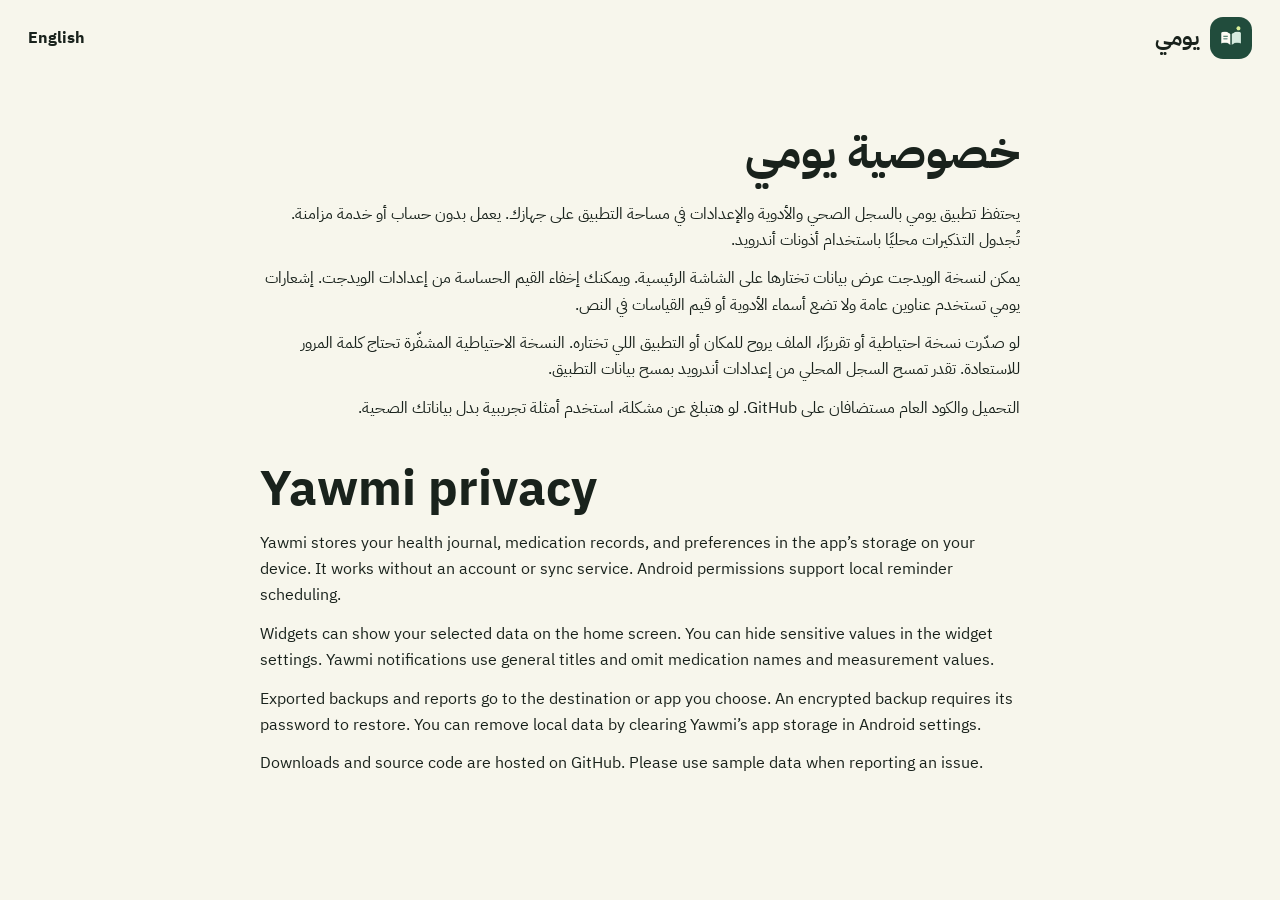
==== docs/privacy.html @ 5ccd0122 "Open-source Yawmi 1.4.0 with medicine cabinet and follow-up alerts" ====
<!doctype html>
<html lang="ar" dir="rtl">
<head>
  <meta charset="utf-8">
  <meta name="viewport" content="width=device-width, initial-scale=1">
  <link rel="icon" href="media/icon.png">
  <link rel="stylesheet" href="site.css">
  <title>خصوصية يومي · Yawmi privacy</title>
</head>
<body>
  <header class="mast">
    <a class="brand" href="./"><img width="42" height="42" src="media/icon.png" alt="">يومي</a>
    <nav><a href="#english" lang="en">English</a></nav>
  </header>
  <main class="section policy">
    <article>
      <h1>خصوصية يومي</h1>
      <p>يحتفظ تطبيق يومي بالسجل الصحي والأدوية والإعدادات في مساحة التطبيق على جهازك. يعمل بدون حساب أو خدمة مزامنة. تُجدول التذكيرات محليًا باستخدام أذونات أندرويد.</p>
      <p>يمكن لنسخة الويدجت عرض بيانات تختارها على الشاشة الرئيسية. ويمكنك إخفاء القيم الحساسة من إعدادات الويدجت. إشعارات يومي تستخدم عناوين عامة ولا تضع أسماء الأدوية أو قيم القياسات في النص.</p>
      <p>لو صدّرت نسخة احتياطية أو تقريرًا، الملف يروح للمكان أو التطبيق اللي تختاره. النسخة الاحتياطية المشفّرة تحتاج كلمة المرور للاستعادة. تقدر تمسح السجل المحلي من إعدادات أندرويد بمسح بيانات التطبيق.</p>
      <p>التحميل والكود العام مستضافان على GitHub. لو هتبلغ عن مشكلة، استخدم أمثلة تجريبية بدل بياناتك الصحية.</p>
    </article>
    <article id="english" lang="en" dir="ltr">
      <h2>Yawmi privacy</h2>
      <p>Yawmi stores your health journal, medication records, and preferences in the app’s storage on your device. It works without an account or sync service. Android permissions support local reminder scheduling.</p>
      <p>Widgets can show your selected data on the home screen. You can hide sensitive values in the widget settings. Yawmi notifications use general titles and omit medication names and measurement values.</p>
      <p>Exported backups and reports go to the destination or app you choose. An encrypted backup requires its password to restore. You can remove local data by clearing Yawmi’s app storage in Android settings.</p>
      <p>Downloads and source code are hosted on GitHub. Please use sample data when reporting an issue.</p>
    </article>
  </main>
</body>
</html>
---- docs/site.css ----
@font-face{font-family:Plex;src:url(media/plex.woff2) format("woff2");font-weight:400;font-display:swap}
@font-face{font-family:Plex;src:url(media/plex-bold.woff2) format("woff2");font-weight:700;font-display:swap}
@font-face{font-family:Manrope;src:url(media/manrope.woff2) format("woff2");font-weight:200 800;font-display:swap}
:root{color-scheme:light;--ink:#19221c;--paper:#f7f6ec;--green:#183f32;--leaf:#d6eaa0;--soft:#dce5ce;--border:#cdd5c7}
*{box-sizing:border-box}
html{scroll-behavior:smooth}
html[lang="ar"] .en,html[lang="en"] .ar{display:none}
body{margin:0;background:var(--paper);color:var(--ink);font:16px/1.65 Manrope,Arial,sans-serif}
html[lang="ar"] body{font-family:Plex,Arial,sans-serif}
a{color:inherit;text-underline-offset:.22em}
button{font:inherit}
a:focus-visible,button:focus-visible{outline:3px solid #aa7330;outline-offset:5px}
.skip{position:absolute;inset-inline-start:1rem;top:.5rem;transform:translateY(-200%);background:white;color:var(--ink);padding:.6rem 1rem;z-index:5}
.skip:focus{transform:none}
.mast,.hero,.section,footer{margin-inline:auto;width:min(calc(100% - 56px),1280px)}
.mast{min-height:76px;display:flex;align-items:center;justify-content:space-between;gap:14px}
.mast nav,.brand{display:flex;align-items:center;gap:22px}
.brand{gap:11px;font-size:22px;font-weight:700;text-decoration:none}
.brand img{border-radius:13px}
.mast nav a{text-decoration:none;font-weight:700}
.language{border:1px solid var(--border);border-radius:100px;background:transparent;color:inherit;min-height:44px;padding:0 14px;cursor:pointer}
.hero{background:#172720;color:#faf9ee;border-radius:34px;min-height:635px;display:grid;grid-template-columns:1fr 1.02fr;align-items:center;isolation:isolate;position:relative;overflow:hidden;box-shadow:0 22px 48px #182c201a}
.hero-copy{padding:64px clamp(33px,5vw,84px) 60px;position:relative;z-index:2;animation:arrive .8s cubic-bezier(.2,.65,.25,1) both}
.platform{display:flex;align-items:center;gap:12px;color:var(--leaf);font-size:.83rem;font-weight:700}
.status-dot,.note-pip{width:9px;height:9px;border-radius:50%;background:var(--leaf);box-shadow:0 0 0 5px #d6eaa023}
h1,h2,h3,p{margin:0}
h1{font-size:clamp(3rem,5.35vw,5.55rem);line-height:1.07;letter-spacing:-.075em;margin:20px 0 21px;font-weight:800}
html[lang="ar"] h1{letter-spacing:0;line-height:1.15}
h1 em{font-style:normal;color:var(--leaf)}
.hero-copy>p{max-width:41ch;color:#e5eadf;font-size:1.07rem}
.actions,.last-actions{display:flex;flex-wrap:wrap;align-items:center;gap:12px}
.actions{margin-top:30px}
.button{display:inline-flex;align-items:center;justify-content:center;gap:.6em;min-height:50px;padding:.66em 1.1em;border-radius:13px;text-decoration:none;font-weight:800;transition:transform .2s ease,background .2s ease}
.button:hover{transform:translateY(-2px)}
.primary{color:#19221c;background:var(--leaf)}
.primary:hover{background:#edf7c9}
.secondary{color:#faf9ee;border:1px solid #a4b7a6}
.secondary:hover{background:#ffffff13}
.hero-copy .compatibility{margin-top:15px;font-size:.8rem;color:#d4ddd3}
.scene{position:relative;align-self:stretch;min-height:570px;min-width:0;background:radial-gradient(ellipse at 52% 46%,#456149 0%,#203d30 41%,#172720 73%);direction:ltr}
.orbit{position:absolute;inset:14% 8%;border:1px solid #d7ed9e45;border-radius:50%;transform:rotate(-26deg);pointer-events:none}
.orbit-inner{inset:21% 1% 21% 9%;transform:rotate(29deg)}
.phone{position:absolute;width:clamp(160px,46%,245px);aspect-ratio:412/892;border-radius:30px;padding:6px;background:#0f1914;border:1px solid #dfead97d;box-shadow:-9px 24px 48px #090e0ab0;animation:phone-in .95s cubic-bezier(.2,.65,.25,1) both;transform:translate(var(--x),var(--y)) rotate(var(--tilt))}
.phone img{display:block;width:100%;height:100%;border-radius:24px;object-fit:cover}
.phone-front{--x:0;--y:-46%;--tilt:9deg;top:49%;left:48%;z-index:1}
.phone-back{--x:0;--y:-46%;--tilt:-9deg;top:48%;left:12%;animation-delay:110ms}
.scene-note{position:absolute;z-index:2;bottom:30px;left:11%;background:#edf1dc;color:#223326;font-weight:700;display:flex;align-items:center;gap:12px;padding:10px 17px;border-radius:100px;box-shadow:0 12px 28px #111c17a0}
.scene-note .note-pip{background:#45735a;box-shadow:none}
.section{padding-block:70px 0}
.section-title{margin-bottom:25px}
h2{font-size:clamp(1.9rem,3.8vw,3.1rem);line-height:1.16;font-weight:800}
h2+p{margin-top:10px}
.feature-grid{display:grid;grid-template-columns:repeat(3,1fr);gap:16px}
.feature{min-width:0;align-content:start;display:grid;grid-template-rows:auto minmax(75px,auto) 1fr;padding:25px 22px 0;overflow:hidden;border-radius:24px;border:1px solid #17272024}
.feature h3{font-size:1.45rem;margin-bottom:6px}
.feature p{max-width:36ch;margin-bottom:21px}
.feature img{width:min(100%,254px);height:auto;justify-self:center;margin-bottom:-32%;border-radius:22px;border:5px solid #172720;box-shadow:0 12px 29px #1727203e}
.feature-stock{background:#dae8d4}
.feature-follow{background:#e2dcef}
.feature-widget{background:#f4e5c3}
.story{display:grid;grid-template-columns:1fr auto;gap:28px;align-items:center;margin-top:60px;padding:38px 43px;background:#e4ead9;border-radius:27px}
.story p{max-width:69ch;margin-top:13px}
.last-actions{flex-direction:column}
footer{display:flex;flex-wrap:wrap;gap:20px;padding-block:31px;font-size:.9rem}
footer span:first-child,footer .en{margin-inline-end:auto}
.policy{max-width:760px;padding:32px 0 60px}
.policy article+article{margin-top:40px}
.policy h1{font-size:2.8rem}
.policy p{margin-top:12px}
@keyframes arrive{from{opacity:0;transform:translateY(15px)}to{opacity:1;transform:none}}
@keyframes phone-in{from{opacity:0;transform:translate(var(--x),calc(var(--y) + 32px)) rotate(0deg)}to{opacity:1;transform:translate(var(--x),var(--y)) rotate(var(--tilt))}}
@media(max-width:1050px){.hero{min-height:560px}.scene{min-height:500px}.phone{width:43%}.feature{padding-inline:16px}}
@media(max-width:760px){
  .mast,.hero,.section,footer{width:calc(100% - 32px)}
  .mast nav{gap:13px}
  .mast nav a:first-child{display:none}
  .hero{grid-template-columns:1fr;border-radius:24px}
  .hero-copy{padding:36px 24px 10px}
  .scene{min-height:380px}
  .phone{width:min(35%,166px);border-radius:21px;padding:4px}
  .phone img{border-radius:17px}
  .phone-back{left:20%}
  .phone-front{left:48%}
  .scene-note{bottom:11px;left:6%;font-size:.81rem}
  .section{padding-block:45px 0}
  .feature-grid{grid-template-columns:1fr}
  .feature{grid-template-rows:auto auto 1fr;padding-inline:22px}
  .feature img{margin-bottom:-40%}
  .story{grid-template-columns:1fr;padding:26px 22px;margin-top:38px}
  .last-actions{align-items:flex-start}
}
@media(max-width:360px){.scene{min-height:320px}.brand{gap:7px}.mast nav{gap:8px}h1{font-size:2.7rem}}
@media(prefers-reduced-motion:reduce){*,*::before,*::after{animation:none!important;transition:none!important;scroll-behavior:auto!important}}
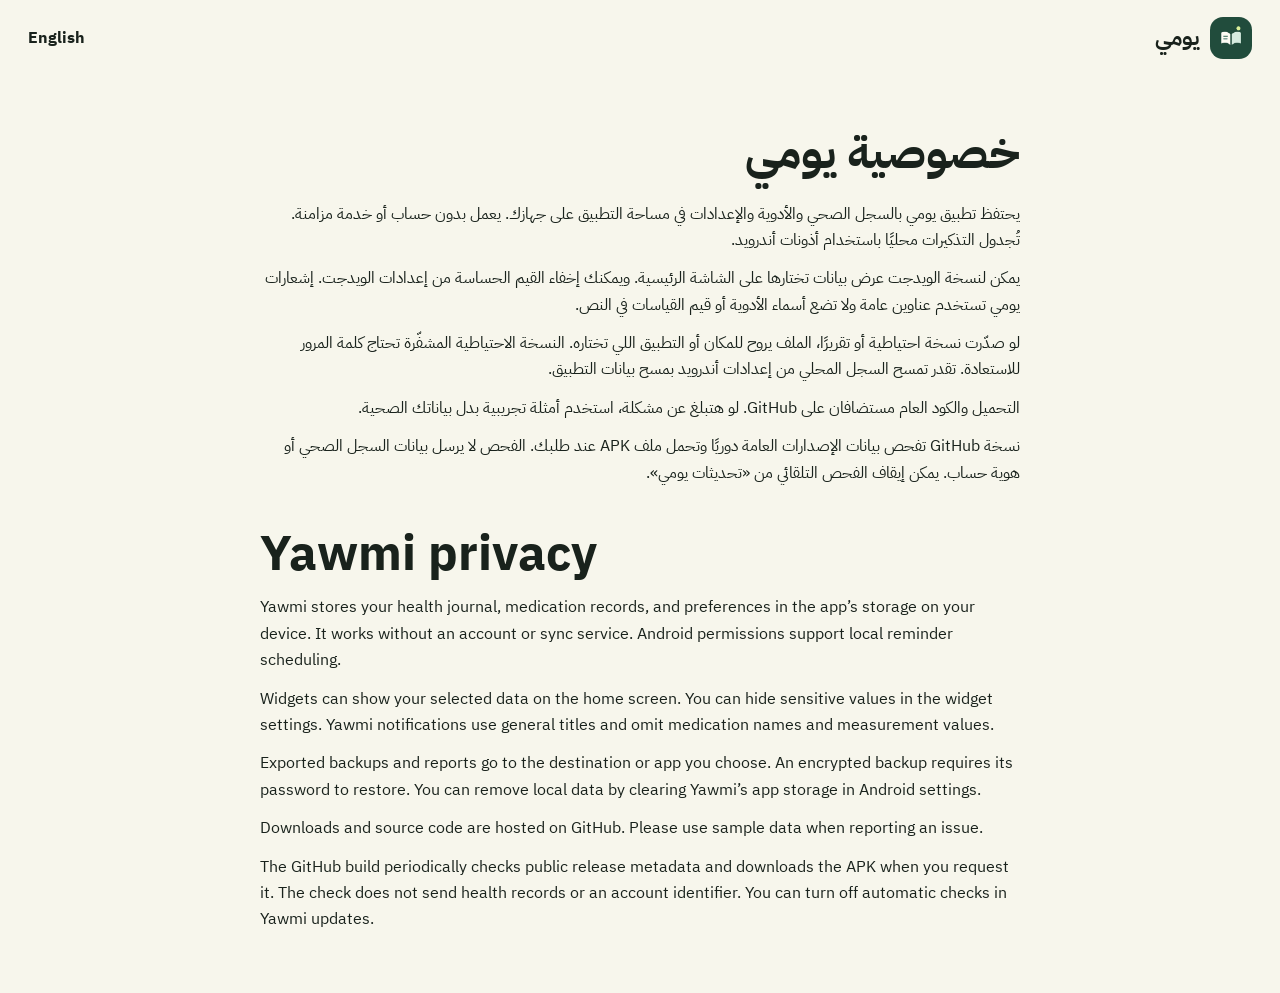
==== commit cc79500d: "Add GitHub updates, English widget clock, and full app walkthrough" ====
--- a/docs/privacy.html
+++ b/docs/privacy.html
@@ -19,6 +19,7 @@
       <p>يمكن لنسخة الويدجت عرض بيانات تختارها على الشاشة الرئيسية. ويمكنك إخفاء القيم الحساسة من إعدادات الويدجت. إشعارات يومي تستخدم عناوين عامة ولا تضع أسماء الأدوية أو قيم القياسات في النص.</p>
       <p>لو صدّرت نسخة احتياطية أو تقريرًا، الملف يروح للمكان أو التطبيق اللي تختاره. النسخة الاحتياطية المشفّرة تحتاج كلمة المرور للاستعادة. تقدر تمسح السجل المحلي من إعدادات أندرويد بمسح بيانات التطبيق.</p>
       <p>التحميل والكود العام مستضافان على GitHub. لو هتبلغ عن مشكلة، استخدم أمثلة تجريبية بدل بياناتك الصحية.</p>
+      <p>نسخة GitHub تفحص بيانات الإصدارات العامة دوريًا وتحمل ملف APK عند طلبك. الفحص لا يرسل بيانات السجل الصحي أو هوية حساب. يمكن إيقاف الفحص التلقائي من «تحديثات يومي».</p>
     </article>
     <article id="english" lang="en" dir="ltr">
       <h2>Yawmi privacy</h2>
@@ -26,6 +27,7 @@
       <p>Widgets can show your selected data on the home screen. You can hide sensitive values in the widget settings. Yawmi notifications use general titles and omit medication names and measurement values.</p>
       <p>Exported backups and reports go to the destination or app you choose. An encrypted backup requires its password to restore. You can remove local data by clearing Yawmi’s app storage in Android settings.</p>
       <p>Downloads and source code are hosted on GitHub. Please use sample data when reporting an issue.</p>
+      <p>The GitHub build periodically checks public release metadata and downloads the APK when you request it. The check does not send health records or an account identifier. You can turn off automatic checks in Yawmi updates.</p>
     </article>
   </main>
 </body>
--- a/docs/site.css
+++ b/docs/site.css
@@ -58,6 +58,8 @@
 .feature-stock{background:#dae8d4}
 .feature-follow{background:#e2dcef}
 .feature-widget{background:#f4e5c3}
+.demo{display:grid;grid-template-columns:1fr minmax(0,1.8fr);align-items:center;gap:28px}
+.demo video{display:block;width:100%;height:auto;background:#172720;border-radius:24px}
 .story{display:grid;grid-template-columns:1fr auto;gap:28px;align-items:center;margin-top:60px;padding:38px 43px;background:#e4ead9;border-radius:27px}
 .story p{max-width:69ch;margin-top:13px}
 .last-actions{flex-direction:column}
@@ -86,6 +88,7 @@
   .feature-grid{grid-template-columns:1fr}
   .feature{grid-template-rows:auto auto 1fr;padding-inline:22px}
   .feature img{margin-bottom:-40%}
+  .demo{grid-template-columns:1fr}
   .story{grid-template-columns:1fr;padding:26px 22px;margin-top:38px}
   .last-actions{align-items:flex-start}
 }
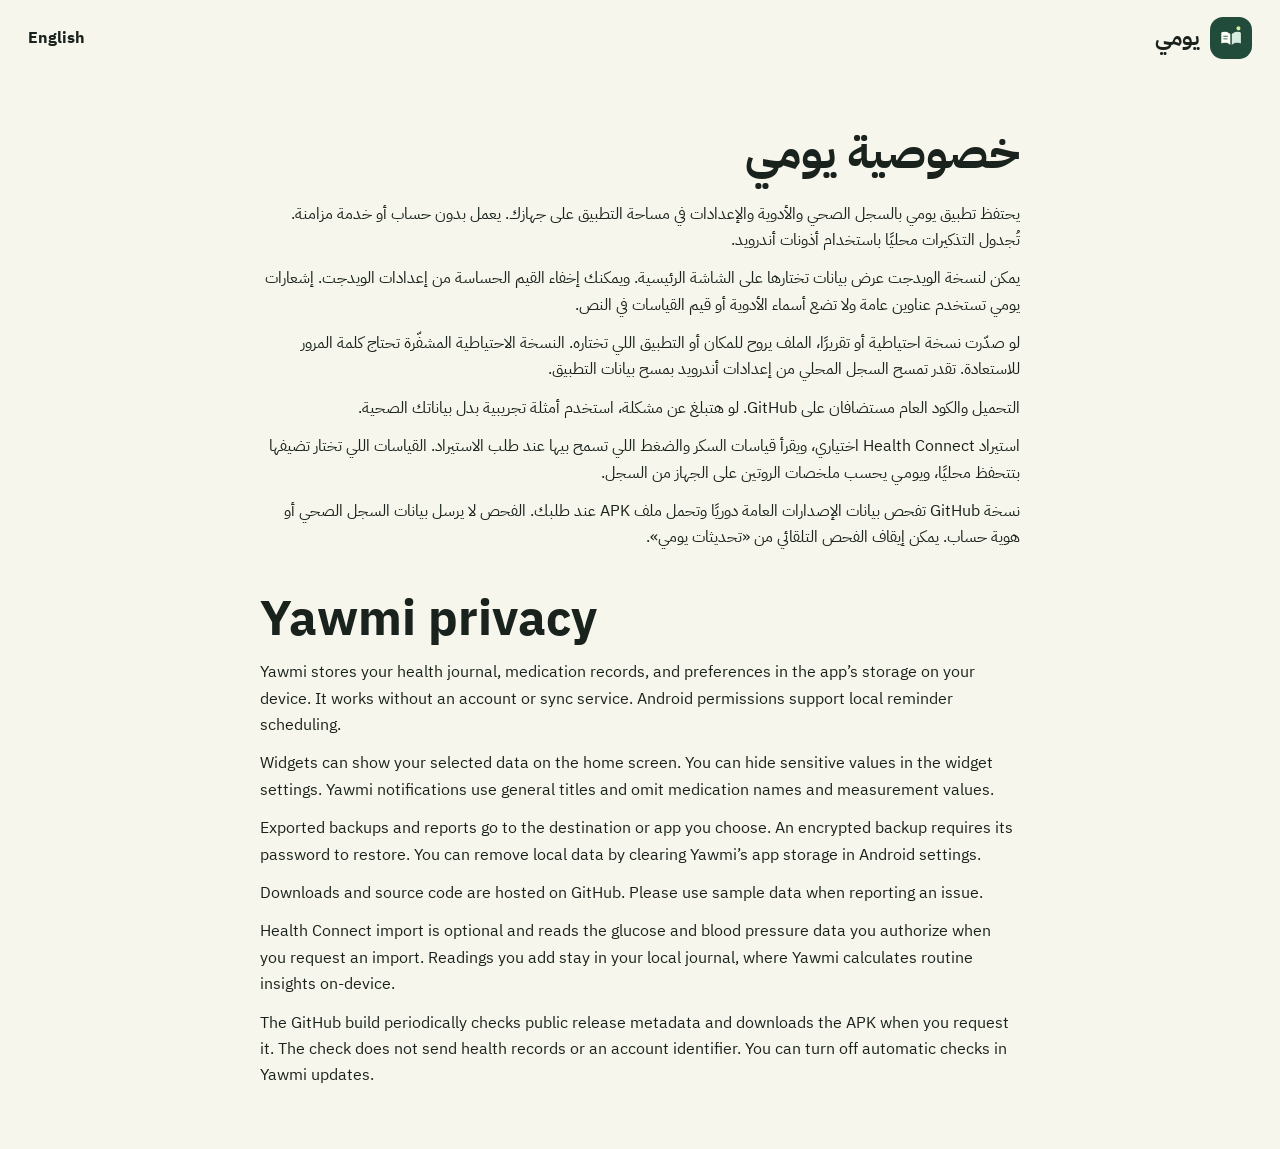
==== commit 5def5b9d: "Add care insights, clinical reports, and Egyptian Arabic wording" ====
--- a/docs/privacy.html
+++ b/docs/privacy.html
@@ -19,6 +19,7 @@
       <p>يمكن لنسخة الويدجت عرض بيانات تختارها على الشاشة الرئيسية. ويمكنك إخفاء القيم الحساسة من إعدادات الويدجت. إشعارات يومي تستخدم عناوين عامة ولا تضع أسماء الأدوية أو قيم القياسات في النص.</p>
       <p>لو صدّرت نسخة احتياطية أو تقريرًا، الملف يروح للمكان أو التطبيق اللي تختاره. النسخة الاحتياطية المشفّرة تحتاج كلمة المرور للاستعادة. تقدر تمسح السجل المحلي من إعدادات أندرويد بمسح بيانات التطبيق.</p>
       <p>التحميل والكود العام مستضافان على GitHub. لو هتبلغ عن مشكلة، استخدم أمثلة تجريبية بدل بياناتك الصحية.</p>
+      <p>استيراد Health Connect اختياري، ويقرأ قياسات السكر والضغط اللي تسمح بيها عند طلب الاستيراد. القياسات اللي تختار تضيفها بتتحفظ محليًا، ويومـي يحسب ملخصات الروتين على الجهاز من السجل.</p>
       <p>نسخة GitHub تفحص بيانات الإصدارات العامة دوريًا وتحمل ملف APK عند طلبك. الفحص لا يرسل بيانات السجل الصحي أو هوية حساب. يمكن إيقاف الفحص التلقائي من «تحديثات يومي».</p>
     </article>
     <article id="english" lang="en" dir="ltr">
@@ -27,6 +28,7 @@
       <p>Widgets can show your selected data on the home screen. You can hide sensitive values in the widget settings. Yawmi notifications use general titles and omit medication names and measurement values.</p>
       <p>Exported backups and reports go to the destination or app you choose. An encrypted backup requires its password to restore. You can remove local data by clearing Yawmi’s app storage in Android settings.</p>
       <p>Downloads and source code are hosted on GitHub. Please use sample data when reporting an issue.</p>
+      <p>Health Connect import is optional and reads the glucose and blood pressure data you authorize when you request an import. Readings you add stay in your local journal, where Yawmi calculates routine insights on-device.</p>
       <p>The GitHub build periodically checks public release metadata and downloads the APK when you request it. The check does not send health records or an account identifier. You can turn off automatic checks in Yawmi updates.</p>
     </article>
   </main>
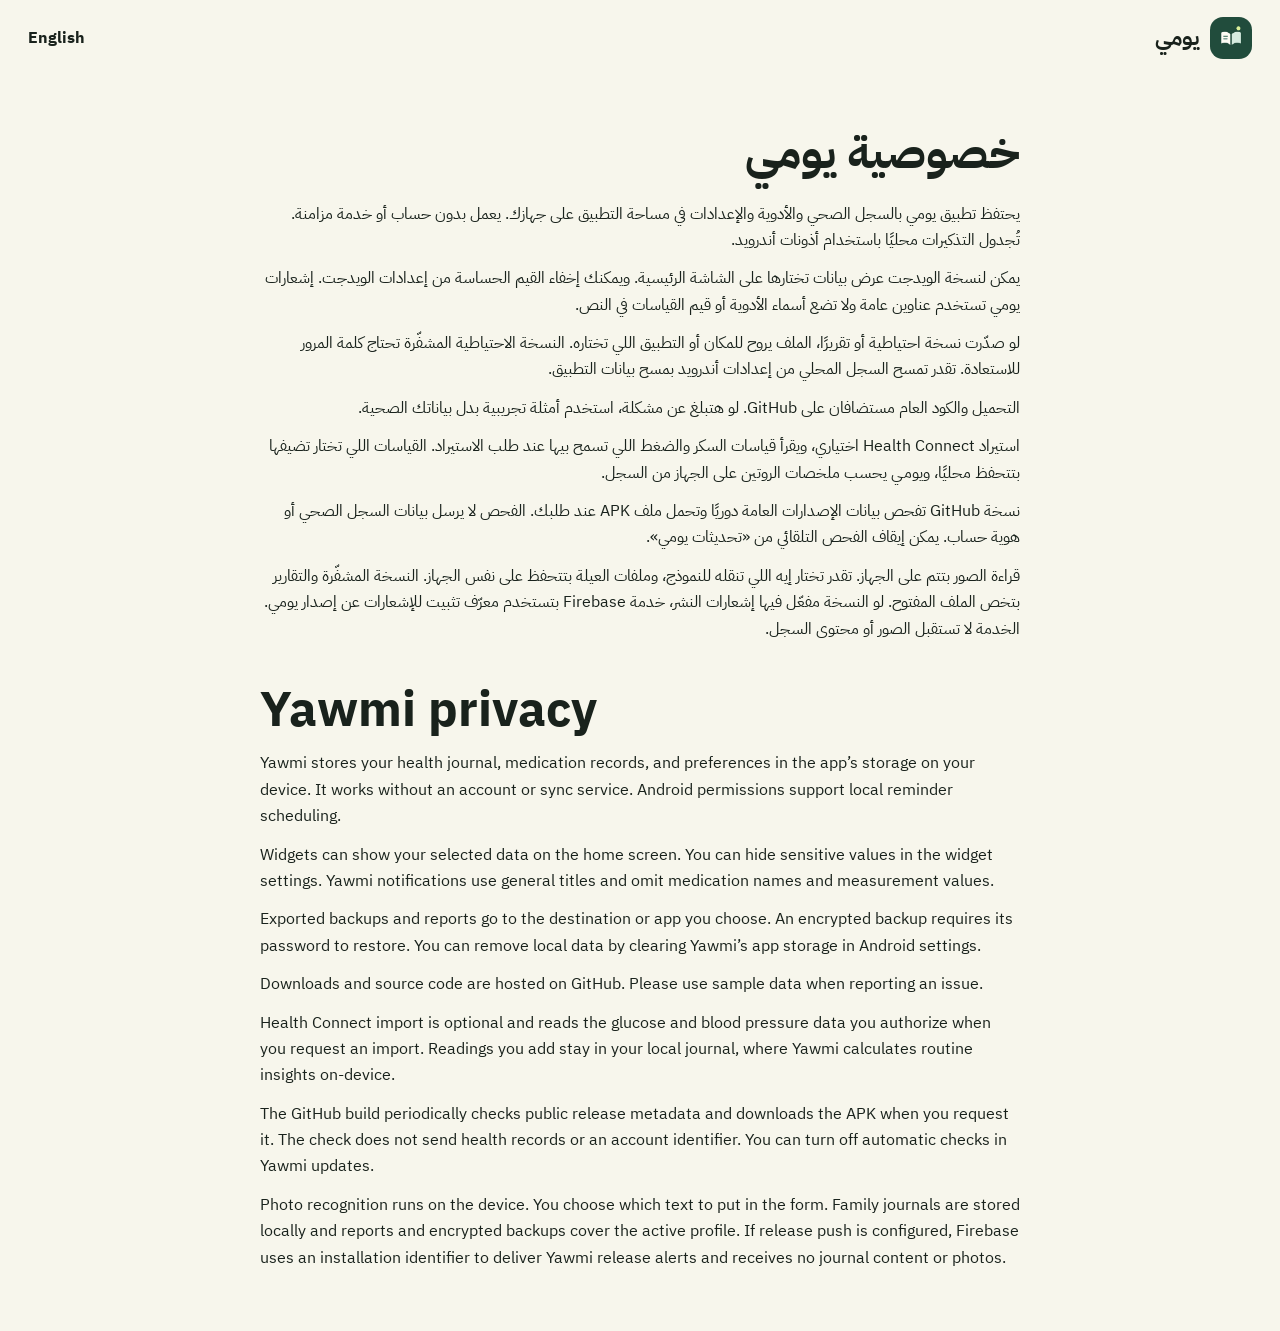
==== commit 34f18bae: "Release action-first care, family journals, and update notifications" ====
--- a/docs/privacy.html
+++ b/docs/privacy.html
@@ -21,6 +21,7 @@
       <p>التحميل والكود العام مستضافان على GitHub. لو هتبلغ عن مشكلة، استخدم أمثلة تجريبية بدل بياناتك الصحية.</p>
       <p>استيراد Health Connect اختياري، ويقرأ قياسات السكر والضغط اللي تسمح بيها عند طلب الاستيراد. القياسات اللي تختار تضيفها بتتحفظ محليًا، ويومـي يحسب ملخصات الروتين على الجهاز من السجل.</p>
       <p>نسخة GitHub تفحص بيانات الإصدارات العامة دوريًا وتحمل ملف APK عند طلبك. الفحص لا يرسل بيانات السجل الصحي أو هوية حساب. يمكن إيقاف الفحص التلقائي من «تحديثات يومي».</p>
+      <p>قراءة الصور بتتم على الجهاز. تقدر تختار إيه اللي تنقله للنموذج، وملفات العيلة بتتحفظ على نفس الجهاز. النسخة المشفّرة والتقارير بتخص الملف المفتوح. لو النسخة مفعّل فيها إشعارات النشر، خدمة Firebase بتستخدم معرّف تثبيت للإشعارات عن إصدار يومي. الخدمة لا تستقبل الصور أو محتوى السجل.</p>
     </article>
     <article id="english" lang="en" dir="ltr">
       <h2>Yawmi privacy</h2>
@@ -30,6 +31,7 @@
       <p>Downloads and source code are hosted on GitHub. Please use sample data when reporting an issue.</p>
       <p>Health Connect import is optional and reads the glucose and blood pressure data you authorize when you request an import. Readings you add stay in your local journal, where Yawmi calculates routine insights on-device.</p>
       <p>The GitHub build periodically checks public release metadata and downloads the APK when you request it. The check does not send health records or an account identifier. You can turn off automatic checks in Yawmi updates.</p>
+      <p>Photo recognition runs on the device. You choose which text to put in the form. Family journals are stored locally and reports and encrypted backups cover the active profile. If release push is configured, Firebase uses an installation identifier to deliver Yawmi release alerts and receives no journal content or photos.</p>
     </article>
   </main>
 </body>
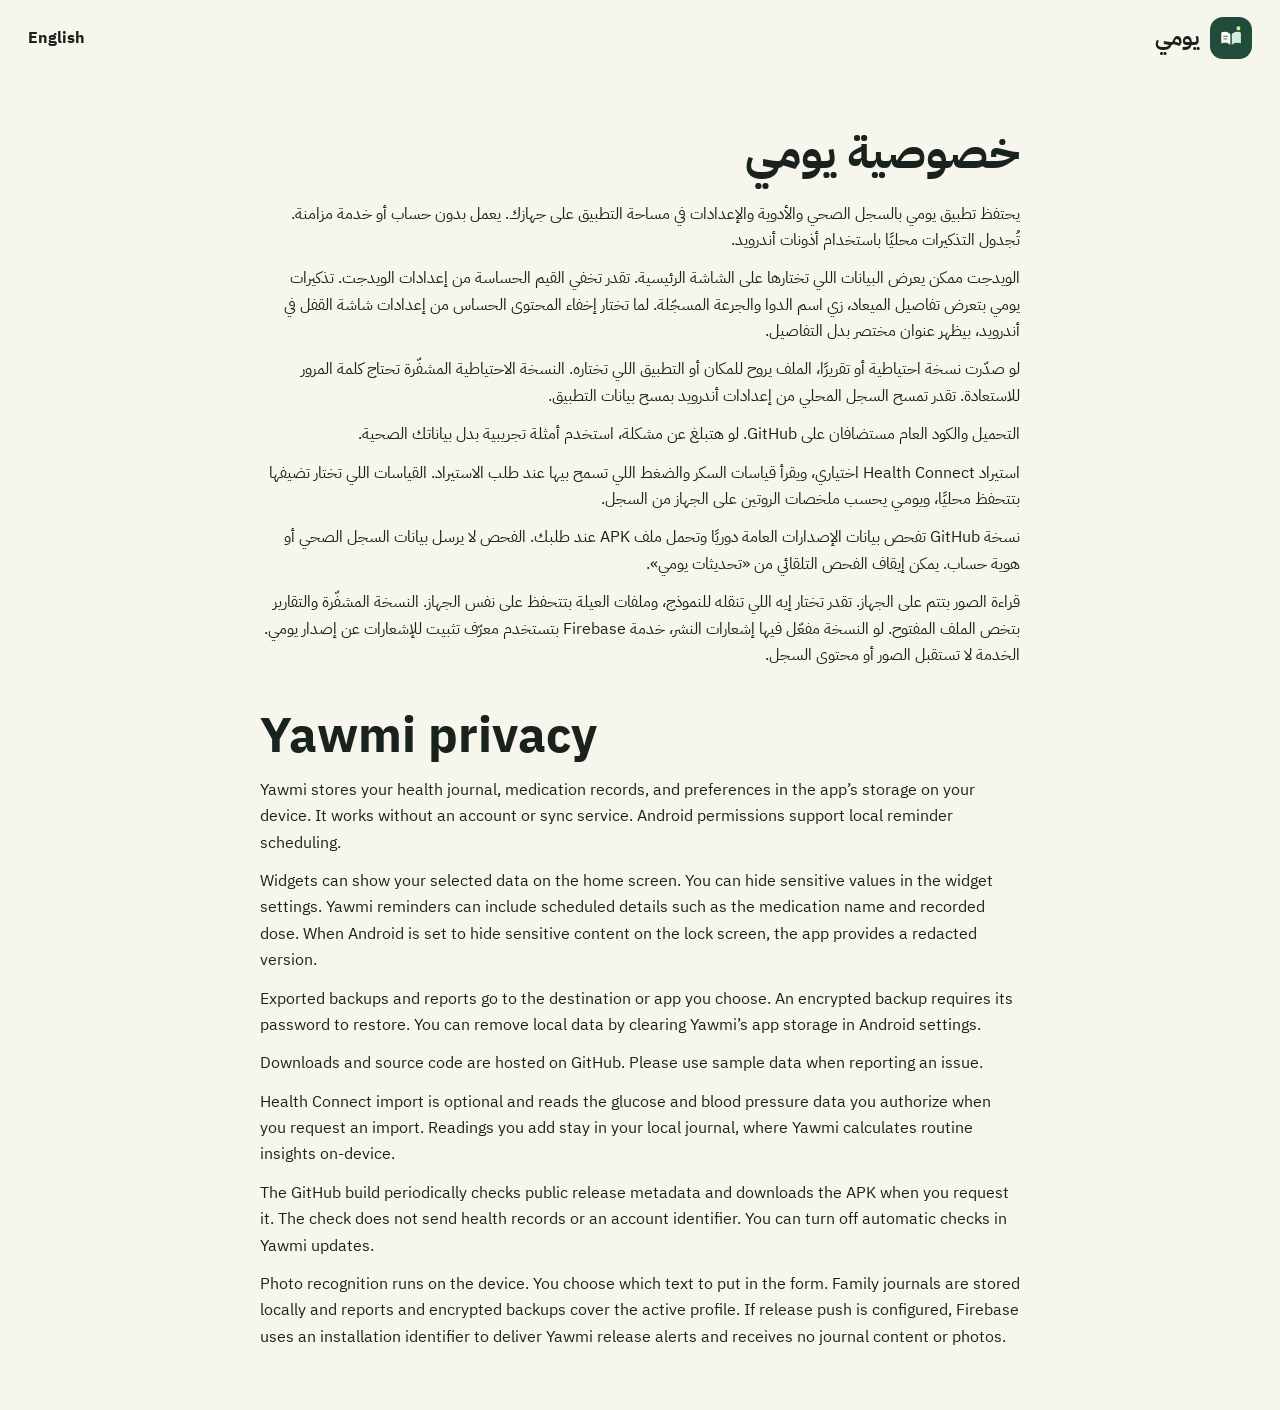
==== commit f23a3f8c: "Show detailed Android notifications with category icons" ====
--- a/docs/privacy.html
+++ b/docs/privacy.html
@@ -16,7 +16,7 @@
     <article>
       <h1>خصوصية يومي</h1>
       <p>يحتفظ تطبيق يومي بالسجل الصحي والأدوية والإعدادات في مساحة التطبيق على جهازك. يعمل بدون حساب أو خدمة مزامنة. تُجدول التذكيرات محليًا باستخدام أذونات أندرويد.</p>
-      <p>يمكن لنسخة الويدجت عرض بيانات تختارها على الشاشة الرئيسية. ويمكنك إخفاء القيم الحساسة من إعدادات الويدجت. إشعارات يومي تستخدم عناوين عامة ولا تضع أسماء الأدوية أو قيم القياسات في النص.</p>
+      <p>الويدجت ممكن يعرض البيانات اللي تختارها على الشاشة الرئيسية. تقدر تخفي القيم الحساسة من إعدادات الويدجت. تذكيرات يومي بتعرض تفاصيل الميعاد، زي اسم الدوا والجرعة المسجّلة. لما تختار إخفاء المحتوى الحساس من إعدادات شاشة القفل في أندرويد، بيظهر عنوان مختصر بدل التفاصيل.</p>
       <p>لو صدّرت نسخة احتياطية أو تقريرًا، الملف يروح للمكان أو التطبيق اللي تختاره. النسخة الاحتياطية المشفّرة تحتاج كلمة المرور للاستعادة. تقدر تمسح السجل المحلي من إعدادات أندرويد بمسح بيانات التطبيق.</p>
       <p>التحميل والكود العام مستضافان على GitHub. لو هتبلغ عن مشكلة، استخدم أمثلة تجريبية بدل بياناتك الصحية.</p>
       <p>استيراد Health Connect اختياري، ويقرأ قياسات السكر والضغط اللي تسمح بيها عند طلب الاستيراد. القياسات اللي تختار تضيفها بتتحفظ محليًا، ويومـي يحسب ملخصات الروتين على الجهاز من السجل.</p>
@@ -26,7 +26,7 @@
     <article id="english" lang="en" dir="ltr">
       <h2>Yawmi privacy</h2>
       <p>Yawmi stores your health journal, medication records, and preferences in the app’s storage on your device. It works without an account or sync service. Android permissions support local reminder scheduling.</p>
-      <p>Widgets can show your selected data on the home screen. You can hide sensitive values in the widget settings. Yawmi notifications use general titles and omit medication names and measurement values.</p>
+      <p>Widgets can show your selected data on the home screen. You can hide sensitive values in the widget settings. Yawmi reminders can include scheduled details such as the medication name and recorded dose. When Android is set to hide sensitive content on the lock screen, the app provides a redacted version.</p>
       <p>Exported backups and reports go to the destination or app you choose. An encrypted backup requires its password to restore. You can remove local data by clearing Yawmi’s app storage in Android settings.</p>
       <p>Downloads and source code are hosted on GitHub. Please use sample data when reporting an issue.</p>
       <p>Health Connect import is optional and reads the glucose and blood pressure data you authorize when you request an import. Readings you add stay in your local journal, where Yawmi calculates routine insights on-device.</p>
